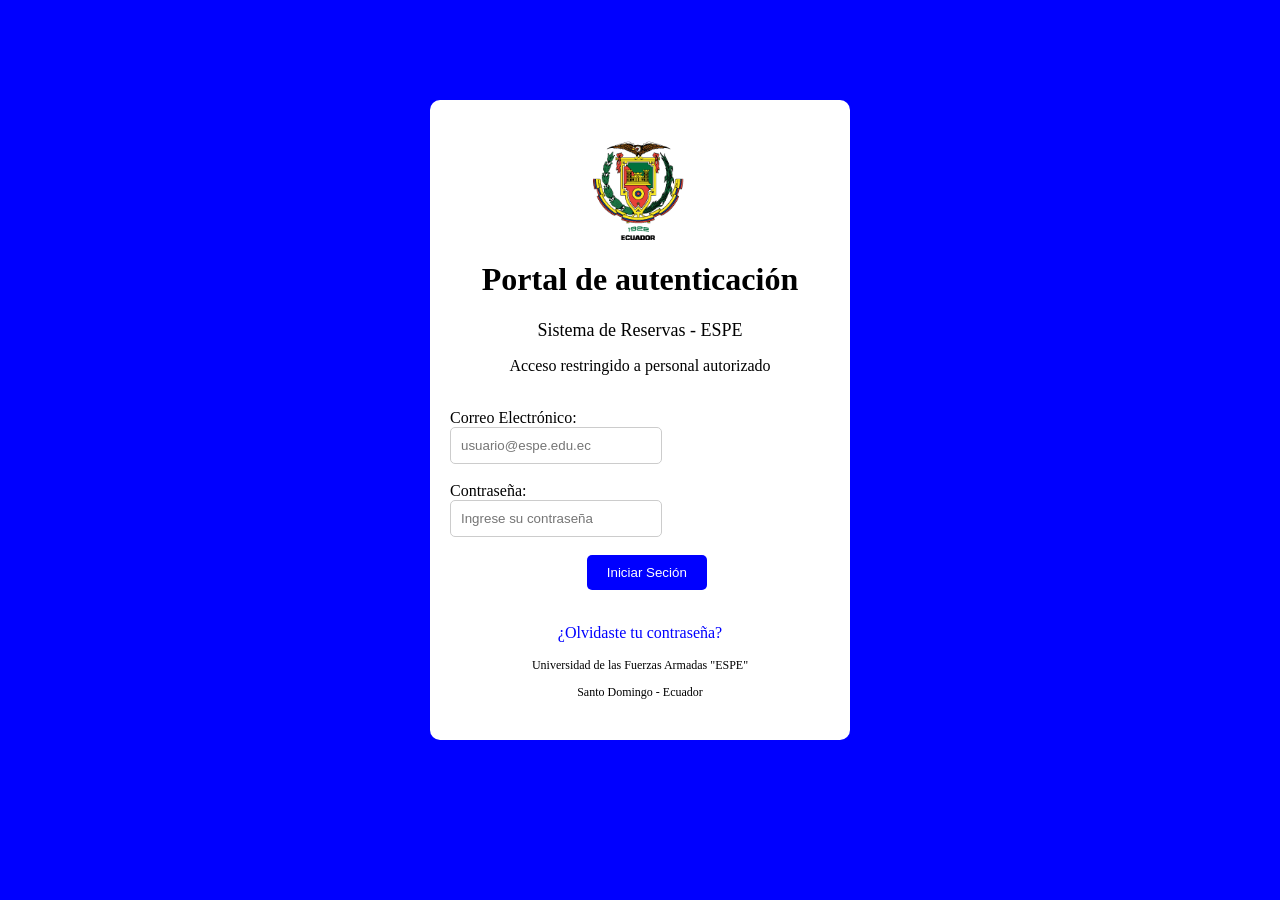
==== index.html @ 83624dca "Version1" ====
<!DOCTYPE html>
<html lang="es" style="background-color: blue;">

<head>
    <meta charset="UTF-8">
    <title>Inicio de Seción</title>
</head>

<body>
    <main style="background-color: white; width: 380px; height: 600px; margin: 100px auto; border-radius: 10px; padding: 20px;">
        <img src = "img/Logo2.png" alt = "logo" style="height: 100px; margin-top: 20px; margin-bottom: 20px;text-align: center; display: block; margin-left: auto; margin-right: auto;">
        <h1 style="text-align: center;">Portal de autenticación</h1>
        <h2 style="font-weight: 3; font-size: large;text-align: center;">Sistema de Reservas - ESPE</h2>
        <h3 style="font-weight: 3; font-size: medium;text-align: center;">Acceso restringido a personal autorizado</h3>
        <br>
        <form action="/pages/Reserva/Reserva.html" method="get" >
            <label for="correo" style="text-align: center; ">Correo Electrónico:</label>
            <br>
            <input type="email" id="correo" name="correo" placeholder="usuario@espe.edu.ec" required style="border: 1px solid #ccc; border-radius: 5px; padding: 10px; width: 50%;" >
            <br><br>
            <label for="contraseña" style="text-align: center; ">Contraseña:</label>
            <br>
            <input type="password" id="contraseña" name="contraseña" placeholder="Ingrese su contraseña"  pattern="(?=.*\d)(?=.*[a-z])(?=.*[A-Z]).{8,}" title="Debe contener al menos un número, una letra mayúscula, una letra minúscula y tener 8 o más caracteres" required style="border: 1px solid #ccc; border-radius: 5px; padding: 10px; width: 50%;" >
            <br><br>
            <input type="submit" value="Iniciar Seción" style="background-color: blue; color: white; border: none; border-radius: 5px; padding: 10px 20px; cursor: pointer;margin-right: 0;margin-left: 36%;">
        </form>
        <br>
        <p style="text-align: center;color: blue;">¿Olvidaste tu contraseña?</p>
        <footer style="text-align: center; font-size: 12px;">Universidad de las Fuerzas Armadas "ESPE"
            <p>Santo Domingo - Ecuador</p>
        </footer>
    </main>
</body>

</html>
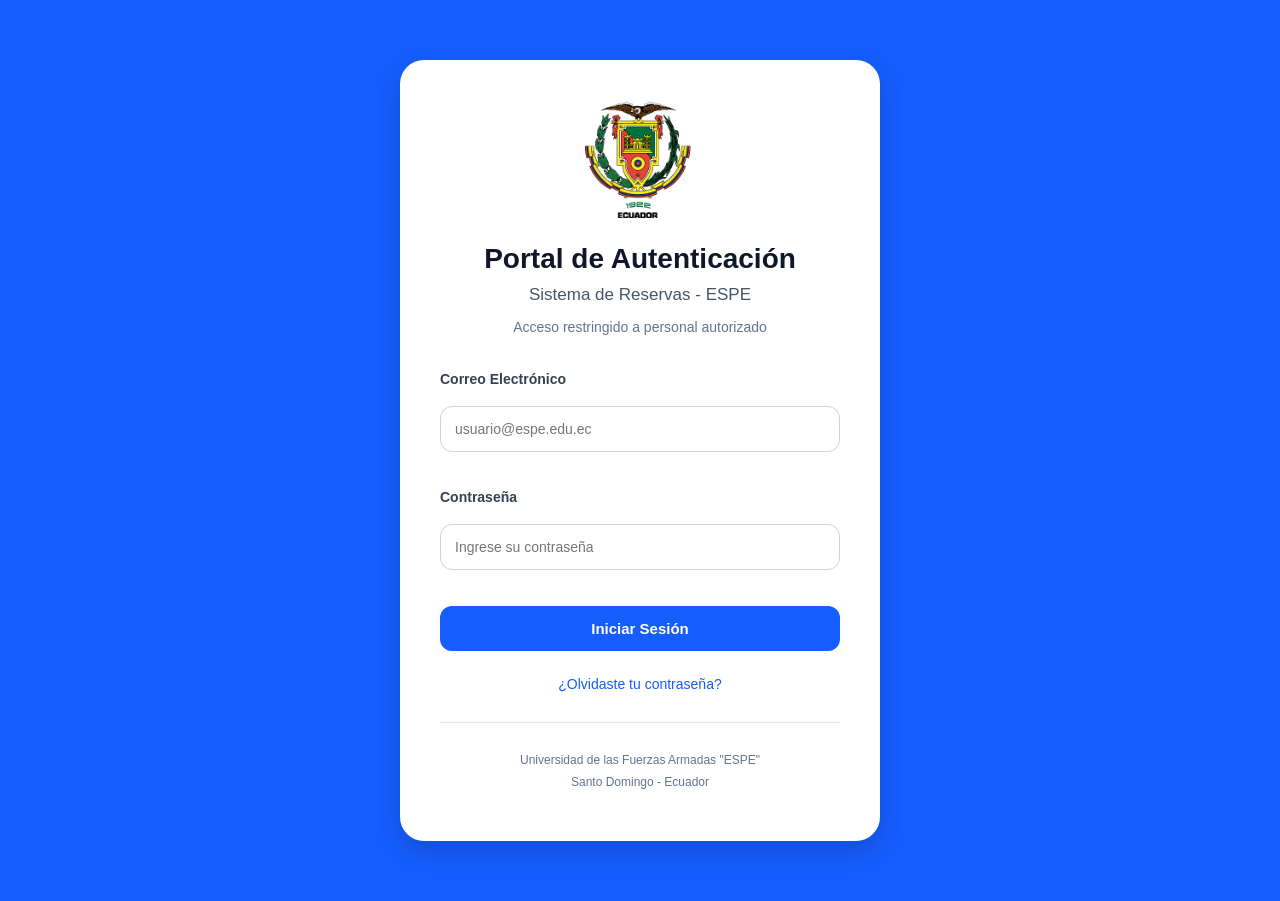
==== commit 9b6e56a0: "Version 2" ====
--- a/index.html
+++ b/index.html
@@ -1,35 +1,77 @@
 <!DOCTYPE html>
-<html lang="es" style="background-color: blue;">
+<html lang="es"
+    style="background-color:#155DFC; font-family:'Segoe UI', Tahoma, Geneva, Verdana, sans-serif; margin:0; padding:0;">
 
 <head>
     <meta charset="UTF-8">
-    <title>Inicio de Seción</title>
+    <title>Inicio de Sesión</title>
+    <link rel="icon" href="icon/Logon_theapplication_2961.ico"  type="image/x-icon">
+    <link rel="stylesheet" href="https://cdnjs.cloudflare.com/ajax/libs/font-awesome/6.5.0/css/all.min.css" >
 </head>
 
-<body>
-    <main style="background-color: white; width: 380px; height: 600px; margin: 100px auto; border-radius: 10px; padding: 20px;">
-        <img src = "img/Logo2.png" alt = "logo" style="height: 100px; margin-top: 20px; margin-bottom: 20px;text-align: center; display: block; margin-left: auto; margin-right: auto;">
-        <h1 style="text-align: center;">Portal de autenticación</h1>
-        <h2 style="font-weight: 3; font-size: large;text-align: center;">Sistema de Reservas - ESPE</h2>
-        <h3 style="font-weight: 3; font-size: medium;text-align: center;">Acceso restringido a personal autorizado</h3>
-        <br>
-        <form action="/pages/Reserva/Reserva.html" method="get" >
-            <label for="correo" style="text-align: center; ">Correo Electrónico:</label>
-            <br>
-            <input type="email" id="correo" name="correo" placeholder="usuario@espe.edu.ec" required style="border: 1px solid #ccc; border-radius: 5px; padding: 10px; width: 50%;" >
+<body style="margin:0; padding:0;">
+
+    <main
+        style="background-color:white; width:400px; margin:60px auto; border-radius:24px; padding:40px; box-shadow:0 10px 25px rgba(0,0,0,0.15);">
+
+        <img src="img/Logo2.png" alt="Logo ESPE" style="width:110px; display:block; margin:auto; margin-bottom:25px;">
+
+        <h1 style="text-align:center; color:#0F172A; margin-bottom:10px; font-size:28px;">
+            Portal de Autenticación
+        </h1>
+        
+        <h2 style="text-align:center; font-size:17px; color:#475569; font-weight:500; margin-top:0;">
+            Sistema de Reservas - ESPE
+        </h2>
+
+        <p style="text-align:center; color:#64748B; font-size:14px; margin-bottom:35px;">
+            Acceso restringido a personal autorizado
+        </p>
+
+
+        <form action="pages/Reserva/Reserva.html" method="get">
+            <label for="correo" style="font-size:14px; color:#334155; font-weight:600;">
+                Correo Electrónico
+            </label>
             <br><br>
-            <label for="contraseña" style="text-align: center; ">Contraseña:</label>
-            <br>
-            <input type="password" id="contraseña" name="contraseña" placeholder="Ingrese su contraseña"  pattern="(?=.*\d)(?=.*[a-z])(?=.*[A-Z]).{8,}" title="Debe contener al menos un número, una letra mayúscula, una letra minúscula y tener 8 o más caracteres" required style="border: 1px solid #ccc; border-radius: 5px; padding: 10px; width: 50%;" >
+            <input type="email" id="correo" name="correo" placeholder="usuario@espe.edu.ec" required
+                style="width:100%; padding:14px; border:1px solid #CBD5E1; border-radius:12px; font-size:14px; box-sizing:border-box;">
+            <br><br><br>
+            <label for="contrasena" style="font-size:14px; color:#334155; font-weight:600;">
+                Contraseña
+            </label>
             <br><br>
-            <input type="submit" value="Iniciar Seción" style="background-color: blue; color: white; border: none; border-radius: 5px; padding: 10px 20px; cursor: pointer;margin-right: 0;margin-left: 36%;">
+            <input type="password" id="contrasena" name="contrasena" placeholder="Ingrese su contraseña"
+                pattern="(?=.*\d)(?=.*[a-z])(?=.*[A-Z]).{8,}"
+                title="Debe contener al menos un número, una letra mayúscula, una letra minúscula y tener mínimo 8 caracteres"
+                required
+                style="width:100%; padding:14px; border:1px solid #CBD5E1; border-radius:12px; font-size:14px; box-sizing:border-box;">
+            <br><br><br>
+            <input type="submit" value="Iniciar Sesión"
+                style="width:100%; background-color:#155DFC; color:white; border:none; border-radius:12px; padding:14px; font-size:15px; font-weight:600; cursor:pointer;">
         </form>
-        <br>
-        <p style="text-align: center;color: blue;">¿Olvidaste tu contraseña?</p>
-        <footer style="text-align: center; font-size: 12px;">Universidad de las Fuerzas Armadas "ESPE"
-            <p>Santo Domingo - Ecuador</p>
+
+
+        <p style="text-align:center; color:#155DFC; margin-top:25px; font-size:14px; cursor:pointer;">
+            ¿Olvidaste tu contraseña?
+        </p>
+
+
+        <hr style="border:none; border-top:1px solid #E2E8F0; margin:30px 0;">
+
+
+        <footer style="text-align:center; color:#64748B; font-size:12px;">
+
+            Universidad de las Fuerzas Armadas "ESPE"
+
+            <p style="margin-top:8px;">
+                Santo Domingo - Ecuador
+            </p>
+
         </footer>
+
     </main>
+
 </body>
 
 </html>
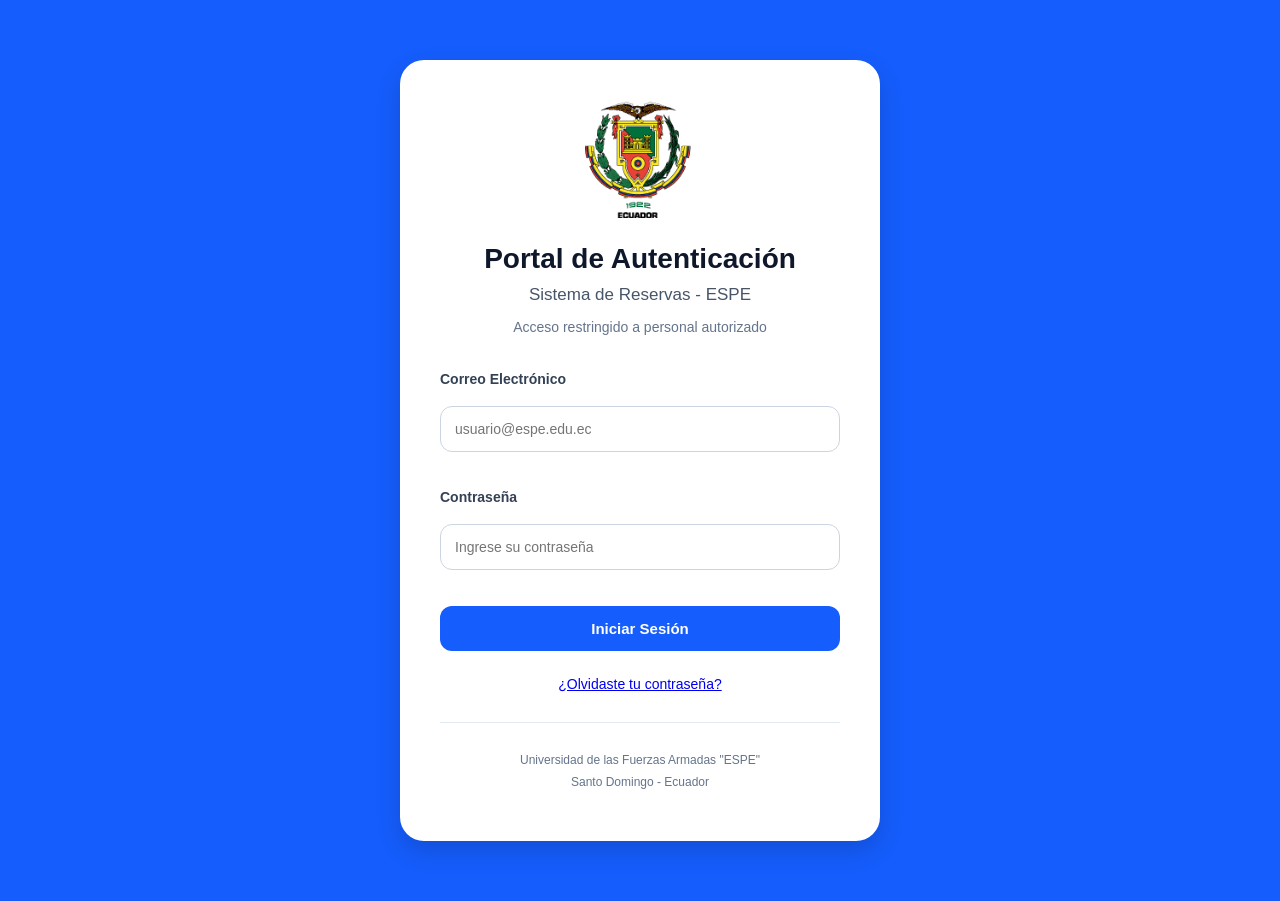
==== commit ea558fdb: "Clase 22/05/2026" ====
--- a/index.html
+++ b/index.html
@@ -29,7 +29,7 @@
         </p>
 
 
-        <form action="pages/Reserva/Reserva.html" method="get">
+        <form action="pages/Reserva/Reserva.html" method="post">
             <label for="correo" style="font-size:14px; color:#334155; font-weight:600;">
                 Correo Electrónico
             </label>
@@ -47,13 +47,15 @@
                 required
                 style="width:100%; padding:14px; border:1px solid #CBD5E1; border-radius:12px; font-size:14px; box-sizing:border-box;">
             <br><br><br>
-            <input type="submit" value="Iniciar Sesión"
+            <input title="Inicia Sesión" type="submit" value="Iniciar Sesión"
                 style="width:100%; background-color:#155DFC; color:white; border:none; border-radius:12px; padding:14px; font-size:15px; font-weight:600; cursor:pointer;">
         </form>
 
 
         <p style="text-align:center; color:#155DFC; margin-top:25px; font-size:14px; cursor:pointer;">
-            ¿Olvidaste tu contraseña?
+            <a title="Recuperar Contraseña" href="pages/RecuperarContrasena/RecuperarContrasena.html" style="text-decoration:underline;">
+                ¿Olvidaste tu contraseña?
+            </a>
         </p>
 
 
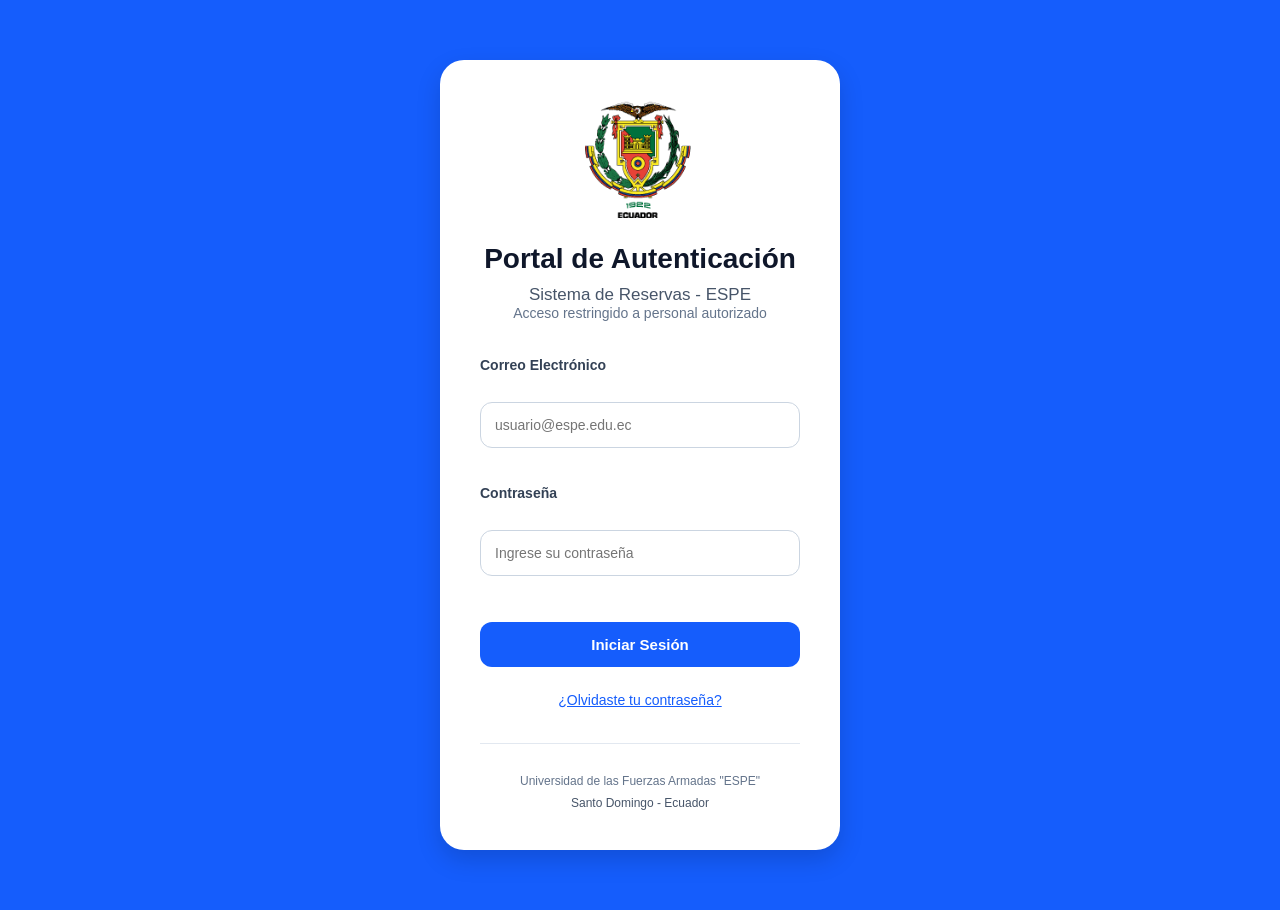
==== commit 26abf23a: "Lab1" ====
--- a/index.html
+++ b/index.html
@@ -1,79 +1,57 @@
 <!DOCTYPE html>
-<html lang="es"
-    style="background-color:#155DFC; font-family:'Segoe UI', Tahoma, Geneva, Verdana, sans-serif; margin:0; padding:0;">
+<html lang="es">
 
 <head>
     <meta charset="UTF-8">
     <title>Inicio de Sesión</title>
-    <link rel="icon" href="icon/Logon_theapplication_2961.ico"  type="image/x-icon">
-    <link rel="stylesheet" href="https://cdnjs.cloudflare.com/ajax/libs/font-awesome/6.5.0/css/all.min.css" >
+    <link rel="icon" href="icon/Logon_theapplication_2961.ico" type="image/x-icon">
+    <link rel="stylesheet" href="https://cdnjs.cloudflare.com/ajax/libs/font-awesome/6.5.0/css/all.min.css">
+    <link rel="stylesheet" href="css/general.css">
+    <link rel="stylesheet" href="css/index.css">
 </head>
 
-<body style="margin:0; padding:0;">
+<body>
 
-    <main
-        style="background-color:white; width:400px; margin:60px auto; border-radius:24px; padding:40px; box-shadow:0 10px 25px rgba(0,0,0,0.15);">
+    <main id="login-card">
 
-        <img src="img/Logo2.png" alt="Logo ESPE" style="width:110px; display:block; margin:auto; margin-bottom:25px;">
+        <img src="img/Logo2.png" alt="Logo ESPE">
 
-        <h1 style="text-align:center; color:#0F172A; margin-bottom:10px; font-size:28px;">
-            Portal de Autenticación
-        </h1>
-        
-        <h2 style="text-align:center; font-size:17px; color:#475569; font-weight:500; margin-top:0;">
-            Sistema de Reservas - ESPE
-        </h2>
+        <h1>Portal de Autenticación</h1>
 
-        <p style="text-align:center; color:#64748B; font-size:14px; margin-bottom:35px;">
-            Acceso restringido a personal autorizado
-        </p>
+        <h2>Sistema de Reservas - ESPE</h2>
 
+        <p>Acceso restringido a personal autorizado</p>
 
-        <form action="pages/Reserva/Reserva.html" method="post">
-            <label for="correo" style="font-size:14px; color:#334155; font-weight:600;">
-                Correo Electrónico
-            </label>
+        <form class="formulario-login" action="pages/Reserva/Reserva.html" method="post">
+            <label for="correo">Correo Electrónico</label>
             <br><br>
-            <input type="email" id="correo" name="correo" placeholder="usuario@espe.edu.ec" required
-                style="width:100%; padding:14px; border:1px solid #CBD5E1; border-radius:12px; font-size:14px; box-sizing:border-box;">
+            <input type="email" id="correo" name="correo" placeholder="usuario@espe.edu.ec" required>
             <br><br><br>
-            <label for="contrasena" style="font-size:14px; color:#334155; font-weight:600;">
-                Contraseña
-            </label>
+            <label for="contrasena">Contraseña</label>
             <br><br>
             <input type="password" id="contrasena" name="contrasena" placeholder="Ingrese su contraseña"
                 pattern="(?=.*\d)(?=.*[a-z])(?=.*[A-Z]).{8,}"
                 title="Debe contener al menos un número, una letra mayúscula, una letra minúscula y tener mínimo 8 caracteres"
-                required
-                style="width:100%; padding:14px; border:1px solid #CBD5E1; border-radius:12px; font-size:14px; box-sizing:border-box;">
+                required>
             <br><br><br>
-            <input title="Inicia Sesión" type="submit" value="Iniciar Sesión"
-                style="width:100%; background-color:#155DFC; color:white; border:none; border-radius:12px; padding:14px; font-size:15px; font-weight:600; cursor:pointer;">
+            <input class="btn-ingresar" title="Inicia Sesión" type="submit" value="Iniciar Sesión">
         </form>
 
-
-        <p style="text-align:center; color:#155DFC; margin-top:25px; font-size:14px; cursor:pointer;">
-            <a title="Recuperar Contraseña" href="pages/RecuperarContrasena/RecuperarContrasena.html" style="text-decoration:underline;">
+        <p class="enlace-recuperar">
+            <a title="Recuperar Contraseña" href="pages/RecuperarContrasena/RecuperarContrasena.html">
                 ¿Olvidaste tu contraseña?
             </a>
         </p>
 
+        <hr>
 
-        <hr style="border:none; border-top:1px solid #E2E8F0; margin:30px 0;">
-
-
-        <footer style="text-align:center; color:#64748B; font-size:12px;">
-
+        <footer>
             Universidad de las Fuerzas Armadas "ESPE"
-
-            <p style="margin-top:8px;">
-                Santo Domingo - Ecuador
-            </p>
-
+            <p>Santo Domingo - Ecuador</p>
         </footer>
 
     </main>
 
 </body>
 
-</html>+</html>
--- a/css/general.css
+++ b/css/general.css
@@ -0,0 +1,323 @@
+/* ============================================================
+   GENERAL.CSS
+   Estilos base comunes para todas las páginas del sitio.
+   Sistema de Reservas - ESPE Santo Domingo
+   ============================================================ */
+
+/* ============================================================
+   BLOQUE 1: RESET Y BASE
+   Estilos fundamentales del documento.
+   ============================================================ */
+
+* {
+    box-sizing: border-box;
+}
+
+html {
+    background-color: #F1F5F9;
+    font-family: 'Segoe UI', Tahoma, Geneva, Verdana, sans-serif;
+    margin: 0;
+    padding: 0;
+}
+
+body {
+    margin: 0;
+    padding: 0;
+    color: #334155;
+}
+
+/* ============================================================
+   BLOQUE 2: TIPOGRAFÍA GENERAL
+   Estilos para encabezados y párrafos comunes.
+   ============================================================ */
+
+h1 {
+    margin: 0;
+    font-size: 26px;
+    color: #0F172A;
+}
+
+h2 {
+    margin: 0;
+    color: #0F172A;
+}
+
+h3 {
+    margin: 0;
+    color: #64748B;
+}
+
+p {
+    margin: 0;
+    color: #475569;
+}
+
+a {
+    color: #155DFC;
+    text-decoration: none;
+}
+
+a:hover {
+    text-decoration: underline;
+}
+
+img {
+    display: block;
+}
+
+/* ============================================================
+   BLOQUE 3: HEADER GENERAL
+   Encabezado compartido en páginas internas.
+   ============================================================ */
+
+header {
+    display: flex;
+    justify-content: space-between;
+    align-items: center;
+    margin-bottom: 35px;
+}
+
+figure {
+    display: flex;
+    align-items: center;
+    gap: 15px;
+    margin: 0;
+}
+
+figcaption p {
+    margin-top: 5px;
+    color: #64748B;
+    font-size: 13px;
+}
+
+/* ============================================================
+   BLOQUE 4: NAVEGACIÓN GENERAL
+   Barra de navegación con filtros compartida.
+   ============================================================ */
+
+nav {
+    background: white;
+    padding: 16px;
+    border-radius: 18px;
+    display: flex;
+    gap: 15px;
+    margin-bottom: 35px;
+    box-shadow: 0 3px 8px rgba(0, 0, 0, 0.05);
+}
+
+nav a {
+    text-decoration: none;
+    background: #EEF2FF;
+    color: #334155;
+    padding: 11px 24px;
+    border-radius: 10px;
+    font-size: 14px;
+}
+
+nav a:hover {
+    background: #dde4ff;
+    text-decoration: none;
+}
+
+nav a.activo {
+    background: #155DFC;
+    color: white;
+    font-weight: 600;
+}
+
+/* ============================================================
+   BLOQUE 5: MAIN Y SECCIONES
+   Área de contenido principal.
+   ============================================================ */
+
+main {
+    padding: 0;
+}
+
+section {
+    background-color: white;
+    padding: 15px;
+    border-radius: 16px;
+    margin-bottom: 35px;
+}
+
+/* ============================================================
+   BLOQUE 6: TARJETAS (ARTICLES)
+   Estilo reutilizable para tarjetas de laboratorio.
+   ============================================================ */
+
+article.tarjeta {
+    background: white;
+    border-radius: 20px;
+    overflow: hidden;
+    box-shadow: 0 6px 12px rgba(0, 0, 0, 0.05);
+}
+
+article.tarjeta > header {
+    background: linear-gradient(135deg, #155DFC, #0A3A9C);
+    padding: 24px;
+    color: white;
+    margin-bottom: 0;
+    display: block;
+}
+
+article.tarjeta > header h2 {
+    margin: 0;
+    font-size: 19px;
+    color: white;
+}
+
+article.tarjeta > header p {
+    margin-top: 8px;
+    font-size: 13px;
+    color: rgba(255, 255, 255, 0.85);
+}
+
+article.tarjeta section {
+    padding: 24px;
+    border-radius: 0;
+    margin-bottom: 0;
+}
+
+article.tarjeta footer {
+    display: flex;
+    justify-content: space-between;
+    align-items: center;
+    margin-top: 0;
+}
+
+/* ============================================================
+   BLOQUE 7: BADGES DE ESTADO
+   Etiquetas de disponible / ocupado.
+   ============================================================ */
+
+.badge-disponible {
+    background: #DCFCE7;
+    color: #166534;
+    padding: 8px 16px;
+    border-radius: 8px;
+    font-size: 12px;
+    font-weight: 700;
+}
+
+.badge-ocupado {
+    background: #FEE2E2;
+    color: #991B1B;
+    padding: 8px 16px;
+    border-radius: 8px;
+    font-size: 12px;
+    font-weight: 700;
+}
+
+/* ============================================================
+   BLOQUE 8: ETIQUETAS DE SOFTWARE
+   Chips de software dentro de las tarjetas.
+   ============================================================ */
+
+.tag-software {
+    background: #F1F5F9;
+    padding: 7px 12px;
+    border-radius: 8px;
+    font-size: 12px;
+}
+
+.lista-software {
+    display: flex;
+    flex-wrap: wrap;
+    gap: 8px;
+    margin-top: 12px;
+}
+
+/* ============================================================
+   BLOQUE 9: BOTONES
+   Estilos comunes de botones.
+   ============================================================ */
+
+button {
+    cursor: pointer;
+    font-size: 14px;
+    border: none;
+    border-radius: 10px;
+    padding: 11px 20px;
+}
+
+.btn-reservar {
+    background: #155DFC;
+    color: white;
+    border: none;
+    padding: 11px 20px;
+    border-radius: 10px;
+    cursor: pointer;
+    font-size: 14px;
+}
+
+.btn-reservar:hover {
+    background: #0A3A9C;
+}
+
+.btn-reservado {
+    background: #CBD5E1;
+    color: #64748B;
+    border: none;
+    padding: 11px 20px;
+    border-radius: 10px;
+    cursor: not-allowed;
+    font-size: 14px;
+}
+
+.btn-cerrar-sesion {
+    background: white;
+    border: 1px solid #CBD5E1;
+    padding: 11px 20px;
+    border-radius: 12px;
+    cursor: pointer;
+    color: #334155;
+    font-size: 14px;
+}
+
+.btn-cerrar-sesion:hover {
+    background: #F1F5F9;
+}
+
+/* ============================================================
+   BLOQUE 10: SEPARADORES Y FOOTER GLOBAL
+   ============================================================ */
+
+hr {
+    border: none;
+    border-top: 1px solid #E2E8F0;
+    margin: 22px 0;
+}
+
+footer {
+    text-align: center;
+    color: #64748B;
+    font-size: 12px;
+}
+
+/* ============================================================
+   BLOQUE 11: FORMULARIOS GENERALES
+   ============================================================ */
+
+form {
+    margin: 0;
+}
+
+input, textarea, select {
+    font-family: 'Segoe UI', Tahoma, Geneva, Verdana, sans-serif;
+    font-size: 14px;
+}
+
+/* ============================================================
+   BLOQUE 12: TABLAS
+   ============================================================ */
+
+table {
+    width: 100%;
+    border-collapse: collapse;
+}
+
+td, th {
+    padding: 10px;
+    vertical-align: top;
+}
--- a/css/index.css
+++ b/css/index.css
@@ -0,0 +1,140 @@
+/* ============================================================
+   INDEX.CSS
+   Estilos específicos para la página de inicio de sesión.
+   ============================================================ */
+
+/* ============================================================
+   BLOQUE 1: FONDO DE PÁGINA DE LOGIN
+   Color azul institucional como fondo.
+   ============================================================ */
+
+html {
+    background-color: #155DFC;
+}
+
+body {
+    margin: 0;
+    padding: 0;
+}
+
+/* ============================================================
+   BLOQUE 2: CONTENEDOR PRINCIPAL (TARJETA DE LOGIN)
+   Caja blanca centrada con sombra.
+   ============================================================ */
+
+#login-card {
+    background-color: white;
+    width: 400px;
+    margin: 60px auto;
+    border-radius: 24px;
+    padding: 40px;
+    box-shadow: 0 10px 25px rgba(0, 0, 0, 0.15);
+}
+
+/* ============================================================
+   BLOQUE 3: LOGO Y ENCABEZADO DEL LOGIN
+   ============================================================ */
+
+#login-card img {
+    width: 110px;
+    margin: auto;
+    margin-bottom: 25px;
+}
+
+#login-card h1 {
+    text-align: center;
+    color: #0F172A;
+    margin-bottom: 10px;
+    font-size: 28px;
+}
+
+#login-card h2 {
+    text-align: center;
+    font-size: 17px;
+    color: #475569;
+    font-weight: 500;
+    margin-top: 0;
+}
+
+#login-card > p {
+    text-align: center;
+    color: #64748B;
+    font-size: 14px;
+    margin-bottom: 35px;
+}
+
+/* ============================================================
+   BLOQUE 4: FORMULARIO DE LOGIN
+   Campos y etiquetas del formulario de autenticación.
+   ============================================================ */
+
+.formulario-login label {
+    font-size: 14px;
+    color: #334155;
+    font-weight: 600;
+}
+
+.formulario-login input[type="email"],
+.formulario-login input[type="password"] {
+    width: 100%;
+    padding: 14px;
+    border: 1px solid #CBD5E1;
+    border-radius: 12px;
+    font-size: 14px;
+    margin-top: 10px;
+}
+
+.formulario-login input[type="email"]:focus,
+.formulario-login input[type="password"]:focus {
+    outline: none;
+    border-color: #155DFC;
+    box-shadow: 0 0 0 3px rgba(21, 93, 252, 0.15);
+}
+
+.btn-ingresar {
+    width: 100%;
+    background-color: #155DFC;
+    color: white;
+    border: none;
+    border-radius: 12px;
+    padding: 14px;
+    font-size: 15px;
+    font-weight: 600;
+    cursor: pointer;
+    margin-top: 10px;
+}
+
+.btn-ingresar:hover {
+    background-color: #0A3A9C;
+}
+
+/* ============================================================
+   BLOQUE 5: ENLACE Y FOOTER DEL LOGIN
+   ============================================================ */
+
+.enlace-recuperar {
+    text-align: center;
+    color: #155DFC;
+    margin-top: 25px;
+    font-size: 14px;
+    cursor: pointer;
+}
+
+.enlace-recuperar a {
+    text-decoration: underline;
+    color: #155DFC;
+}
+
+#login-card hr {
+    margin: 30px 0;
+}
+
+#login-card footer {
+    text-align: center;
+    color: #64748B;
+    font-size: 12px;
+}
+
+#login-card footer p {
+    margin-top: 8px;
+}
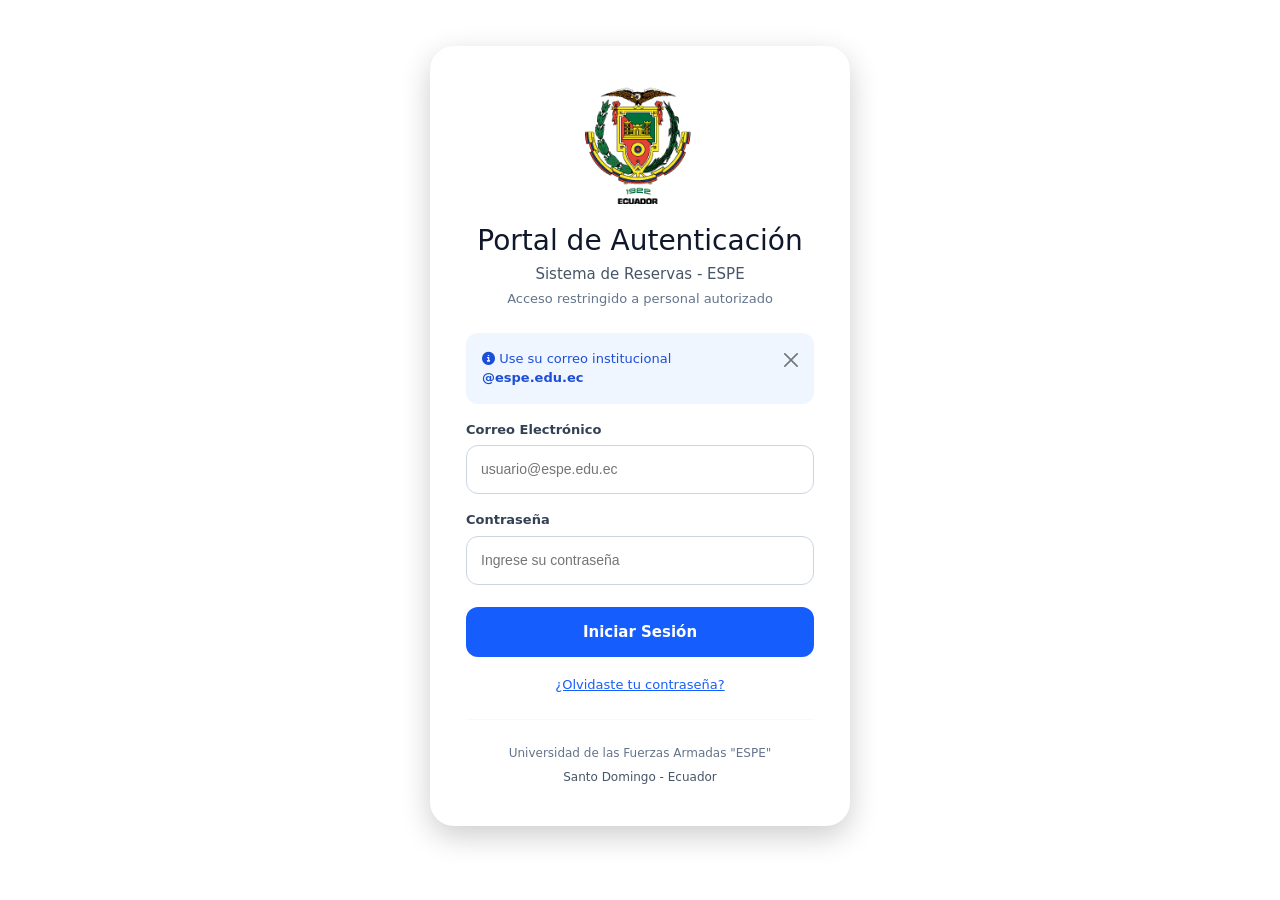
==== commit 0986a05d: "Initial commit from local EspeLab project" ====
--- a/index.html
+++ b/index.html
@@ -2,56 +2,65 @@
 <html lang="es">
 
 <head>
-    <meta charset="UTF-8">
-    <title>Inicio de Sesión</title>
-    <link rel="icon" href="icon/Logon_theapplication_2961.ico" type="image/x-icon">
-    <link rel="stylesheet" href="https://cdnjs.cloudflare.com/ajax/libs/font-awesome/6.5.0/css/all.min.css">
-    <link rel="stylesheet" href="css/general.css">
-    <link rel="stylesheet" href="css/index.css">
+  <meta charset="UTF-8">
+  <meta name="viewport" content="width=device-width, initial-scale=1.0">
+  <title>EspeLab - Inicio de Sesión</title>
+  <link rel="icon" href="icon/Logon_theapplication_2961.ico" type="image/x-icon">
+  <!-- Bootstrap 5 -->
+  <link href="https://cdn.jsdelivr.net/npm/bootstrap@5.3.3/dist/css/bootstrap.min.css" rel="stylesheet">
+  <!-- Font Awesome -->
+  <link rel="stylesheet" href="https://cdnjs.cloudflare.com/ajax/libs/font-awesome/6.5.0/css/all.min.css">
+  <!-- CSS propios -->
+  <link rel="stylesheet" href="css/general.css">
+  <link rel="stylesheet" href="css/index.css">
 </head>
 
 <body>
 
-    <main id="login-card">
+  <main id="login-card">
 
-        <img src="img/Logo2.png" alt="Logo ESPE">
+    <img src="img/Logo2.png" alt="Logo ESPE" class="logo-espe">
 
-        <h1>Portal de Autenticación</h1>
+    <h1>Portal de Autenticación</h1>
+    <h2>Sistema de Reservas - ESPE</h2>
+    <p class="subtitulo-login">Acceso restringido a personal autorizado</p>
 
-        <h2>Sistema de Reservas - ESPE</h2>
+    <!-- Alerta Bootstrap de bienvenida -->
+    <div class="alert alert-info alert-dismissible fade show alerta-info-login" role="alert">
+      <i class="fa-solid fa-circle-info"></i>
+      Use su correo institucional <strong>@espe.edu.ec</strong>
+      <button type="button" class="btn-close" data-bs-dismiss="alert"></button>
+    </div>
 
-        <p>Acceso restringido a personal autorizado</p>
+    <form class="formulario-login" action="pages/Reserva/Reserva.html" method="get">
+      <label for="correo">Correo Electrónico</label>
+      <input type="email" id="correo" name="correo" placeholder="usuario@espe.edu.ec" required>
 
-        <form class="formulario-login" action="pages/Reserva/Reserva.html" method="post">
-            <label for="correo">Correo Electrónico</label>
-            <br><br>
-            <input type="email" id="correo" name="correo" placeholder="usuario@espe.edu.ec" required>
-            <br><br><br>
-            <label for="contrasena">Contraseña</label>
-            <br><br>
-            <input type="password" id="contrasena" name="contrasena" placeholder="Ingrese su contraseña"
-                pattern="(?=.*\d)(?=.*[a-z])(?=.*[A-Z]).{8,}"
-                title="Debe contener al menos un número, una letra mayúscula, una letra minúscula y tener mínimo 8 caracteres"
-                required>
-            <br><br><br>
-            <input class="btn-ingresar" title="Inicia Sesión" type="submit" value="Iniciar Sesión">
-        </form>
+      <label for="contrasena">Contraseña</label>
+      <input type="password" id="contrasena" name="contrasena" placeholder="Ingrese su contraseña"
+        pattern="(?=.*\d)(?=.*[a-z])(?=.*[A-Z]).{8,}"
+        title="Debe contener al menos un número, una letra mayúscula, una letra minúscula y tener mínimo 8 caracteres"
+        required>
 
-        <p class="enlace-recuperar">
-            <a title="Recuperar Contraseña" href="pages/RecuperarContrasena/RecuperarContrasena.html">
-                ¿Olvidaste tu contraseña?
-            </a>
-        </p>
+      <input class="btn-ingresar" title="Inicia Sesión" type="submit" value="Iniciar Sesión">
+    </form>
 
-        <hr>
+    <p class="enlace-recuperar">
+      <a title="Recuperar Contraseña" href="#">
+        ¿Olvidaste tu contraseña?
+      </a>
+    </p>
 
-        <footer>
-            Universidad de las Fuerzas Armadas "ESPE"
-            <p>Santo Domingo - Ecuador</p>
-        </footer>
+    <hr>
 
-    </main>
+    <footer>
+      Universidad de las Fuerzas Armadas "ESPE"
+      <p>Santo Domingo - Ecuador</p>
+    </footer>
 
+  </main>
+
+  <script src="https://cdn.jsdelivr.net/npm/bootstrap@5.3.3/dist/js/bootstrap.bundle.min.js"></script>
 </body>
 
 </html>
--- a/css/general.css
+++ b/css/general.css
@@ -1,323 +1,542 @@
 /* ============================================================
    GENERAL.CSS
-   Estilos base comunes para todas las páginas del sitio.
-   Sistema de Reservas - ESPE Santo Domingo
+   Estilos base compartidos — Sistema EspeLab ESPE Santo Domingo
+   Enfoque: Mobile-First
    ============================================================ */
 
 /* ============================================================
    BLOQUE 1: RESET Y BASE
-   Estilos fundamentales del documento.
    ============================================================ */
 
 * {
-    box-sizing: border-box;
+  box-sizing: border-box;
 }
 
 html {
-    background-color: #F1F5F9;
-    font-family: 'Segoe UI', Tahoma, Geneva, Verdana, sans-serif;
-    margin: 0;
-    padding: 0;
+  background-color: #F1F5F9;
+  font-family: 'Segoe UI', Tahoma, Geneva, Verdana, sans-serif;
+  margin: 0;
+  padding: 0;
 }
 
 body {
-    margin: 0;
-    padding: 0;
-    color: #334155;
+  margin: 0;
+  padding: 0;
+  color: #334155;
 }
 
 /* ============================================================
    BLOQUE 2: TIPOGRAFÍA GENERAL
-   Estilos para encabezados y párrafos comunes.
    ============================================================ */
 
 h1 {
-    margin: 0;
+  margin: 0;
+  font-size: 22px;
+  color: #0F172A;
+}
+
+h2 {
+  margin: 0;
+  color: #0F172A;
+}
+
+h3 {
+  margin: 0;
+  color: #64748B;
+  font-size: 13px;
+  font-weight: 600;
+  text-transform: uppercase;
+  letter-spacing: 0.05em;
+  margin-bottom: 10px;
+}
+
+p {
+  margin: 0;
+  color: #475569;
+}
+
+a {
+  color: #155DFC;
+  text-decoration: none;
+}
+
+a:hover {
+  text-decoration: underline;
+}
+
+img {
+  display: block;
+  max-width: 100%;
+}
+
+/* ============================================================
+   BLOQUE 3: NAVBAR PERSONALIZADA (Bootstrap override)
+   Mobile-first: compacta por defecto
+   ============================================================ */
+
+.navbar-espe {
+  background: white;
+  box-shadow: 0 2px 8px rgba(0, 0, 0, 0.08);
+  padding: 10px 0;
+  position: sticky;
+  top: 0;
+  z-index: 100;
+}
+
+.logo-nav {
+  width: 38px;
+  height: auto;
+}
+
+.nombre-sistema {
+  font-size: 18px;
+  font-weight: 700;
+  color: #155DFC;
+}
+
+.nav-pill {
+  padding: 8px 16px;
+  border-radius: 10px;
+  color: #334155 !important;
+  font-size: 14px;
+  transition: background 0.2s;
+  background: #EEF2FF;
+  margin: 2px 4px;
+}
+
+.nav-pill:hover {
+  background: #dde4ff !important;
+  text-decoration: none;
+}
+
+.nav-pill.activo {
+  background: #155DFC !important;
+  color: white !important;
+  font-weight: 600;
+}
+
+.icono-disponible {
+  color: #22c55e;
+}
+
+.icono-ocupado {
+  color: #ef4444;
+}
+
+/* ============================================================
+   BLOQUE 4: CONTENIDO PRINCIPAL
+   Padding reducido en móvil, mayor en escritorio
+   ============================================================ */
+
+.contenido-pagina {
+  padding: 16px;
+}
+
+.titulo-pagina {
+  font-size: 22px;
+  color: #0F172A;
+  margin-bottom: 20px;
+}
+
+.titulo-seccion {
+  font-size: 18px;
+  color: #0F172A;
+  margin-bottom: 16px;
+}
+
+/* ============================================================
+   BLOQUE 5: TARJETAS (ARTICLES)
+   ============================================================ */
+
+article.tarjeta {
+  background: white;
+  border-radius: 20px;
+  overflow: hidden;
+  box-shadow: 0 6px 12px rgba(0, 0, 0, 0.06);
+  transition: transform 0.25s ease, box-shadow 0.25s ease;
+}
+
+article.tarjeta:hover {
+  transform: translateY(-4px);
+  box-shadow: 0 12px 24px rgba(0, 0, 0, 0.1);
+}
+
+article.tarjeta > header {
+  background: linear-gradient(135deg, #155DFC, #0A3A9C);
+  padding: 22px;
+  color: white;
+  display: block;
+  margin-bottom: 0;
+}
+
+article.tarjeta > header h2 {
+  margin: 0;
+  font-size: 17px;
+  color: white;
+}
+
+article.tarjeta > header p {
+  margin-top: 6px;
+  font-size: 13px;
+  color: rgba(255, 255, 255, 0.85);
+}
+
+article.tarjeta section {
+  padding: 20px;
+  border-radius: 0;
+  margin-bottom: 0;
+  background: transparent;
+}
+
+article.tarjeta footer {
+  display: flex;
+  justify-content: space-between;
+  align-items: center;
+  flex-wrap: wrap;
+  gap: 8px;
+  margin-top: 0;
+}
+
+/* ============================================================
+   BLOQUE 6: BADGES DE ESTADO
+   ============================================================ */
+
+.badge-disponible {
+  background: #DCFCE7;
+  color: #166534;
+  padding: 7px 14px;
+  border-radius: 8px;
+  font-size: 12px;
+  font-weight: 700;
+  display: inline-block;
+}
+
+.badge-ocupado {
+  background: #FEE2E2;
+  color: #991B1B;
+  padding: 7px 14px;
+  border-radius: 8px;
+  font-size: 12px;
+  font-weight: 700;
+  display: inline-block;
+}
+
+/* ============================================================
+   BLOQUE 7: ETIQUETAS DE SOFTWARE
+   ============================================================ */
+
+.tag-software {
+  background: #F1F5F9;
+  padding: 6px 12px;
+  border-radius: 8px;
+  font-size: 12px;
+  display: inline-block;
+}
+
+.lista-software {
+  display: flex;
+  flex-wrap: wrap;
+  gap: 8px;
+  margin-top: 10px;
+}
+
+/* ============================================================
+   BLOQUE 8: BOTONES GENERALES
+   ============================================================ */
+
+button {
+  cursor: pointer;
+  font-size: 14px;
+  border: none;
+  border-radius: 10px;
+  padding: 10px 18px;
+  font-family: inherit;
+}
+
+.btn-reservar {
+  background: #155DFC;
+  color: white;
+  border: none;
+  padding: 10px 18px;
+  border-radius: 10px;
+  cursor: pointer;
+  font-size: 14px;
+  transition: background 0.2s, transform 0.2s;
+}
+
+.btn-reservar:hover {
+  background: #0A3A9C;
+  transform: scale(1.03);
+}
+
+.btn-reservado {
+  background: #CBD5E1;
+  color: #64748B;
+  border: none;
+  padding: 10px 18px;
+  border-radius: 10px;
+  cursor: not-allowed;
+  font-size: 14px;
+}
+
+.btn-cerrar-sesion {
+  background: white;
+  border: 1px solid #CBD5E1;
+  padding: 9px 18px;
+  border-radius: 12px;
+  cursor: pointer;
+  color: #334155;
+  font-size: 14px;
+  font-family: inherit;
+  transition: background 0.2s;
+}
+
+.btn-cerrar-sesion:hover {
+  background: #F1F5F9;
+}
+
+/* ============================================================
+   BLOQUE 9: ACCIONES DENTRO DE TARJETA
+   ============================================================ */
+
+.acciones-tarjeta {
+  display: flex;
+  align-items: center;
+  gap: 10px;
+  flex-wrap: wrap;
+}
+
+.capacidad-lab {
+  margin-top: 20px;
+  font-size: 14px;
+  color: #475569;
+}
+
+.enlace-ubicacion {
+  text-decoration: none;
+  color: #155DFC;
+  font-weight: 600;
+  font-size: 13px;
+}
+
+.enlace-ubicacion:hover {
+  text-decoration: underline;
+}
+
+/* ============================================================
+   BLOQUE 10: SEPARADORES Y FOOTER GLOBAL
+   ============================================================ */
+
+hr {
+  border: none;
+  border-top: 1px solid #E2E8F0;
+  margin: 18px 0;
+}
+
+#pie-pagina {
+  text-align: center;
+  margin-top: 40px;
+  color: #64748B;
+  font-size: 12px;
+  line-height: 1.8;
+}
+
+/* ============================================================
+   BLOQUE 11: FORMULARIOS GENERALES
+   ============================================================ */
+
+form {
+  margin: 0;
+}
+
+input, textarea, select {
+  font-family: 'Segoe UI', Tahoma, Geneva, Verdana, sans-serif;
+  font-size: 14px;
+}
+
+/* ============================================================
+   BLOQUE 12: TABLAS GENERALES
+   ============================================================ */
+
+table {
+  width: 100%;
+  border-collapse: collapse;
+}
+
+td, th {
+  padding: 10px;
+  vertical-align: top;
+}
+
+/* ============================================================
+   BLOQUE 13: MODAL PERSONALIZADO
+   ============================================================ */
+
+.modal-espe {
+  border-radius: 20px;
+  overflow: hidden;
+  border: none;
+}
+
+.modal-header-espe {
+  background: linear-gradient(135deg, #155DFC, #0A3A9C);
+  color: white;
+  border: none;
+  padding: 20px 24px;
+}
+
+.modal-header-espe .modal-title {
+  color: white;
+  font-size: 18px;
+  font-weight: 600;
+}
+
+.modal-footer-espe {
+  border: none;
+  padding: 16px 24px;
+  gap: 10px;
+}
+
+.modal-lab-nombre {
+  font-size: 20px;
+  font-weight: 700;
+  color: #0F172A;
+  margin-bottom: 4px;
+}
+
+.modal-lab-bloque {
+  color: #64748B;
+  font-size: 14px;
+  margin-bottom: 8px;
+}
+
+.modal-form-grupo {
+  margin-bottom: 14px;
+}
+
+.modal-form-grupo label {
+  display: block;
+  font-size: 13px;
+  font-weight: 600;
+  color: #334155;
+  margin-bottom: 6px;
+}
+
+.modal-input {
+  width: 100%;
+  padding: 10px 14px;
+  border: 1px solid #CBD5E1;
+  border-radius: 10px;
+  font-size: 14px;
+  font-family: inherit;
+  transition: border-color 0.2s, box-shadow 0.2s;
+}
+
+.modal-input:focus {
+  outline: none;
+  border-color: #155DFC;
+  box-shadow: 0 0 0 3px rgba(21, 93, 252, 0.15);
+}
+
+.btn-modal-cancelar {
+  background: #E5E7EB;
+  border: none;
+  padding: 11px 22px;
+  border-radius: 12px;
+  color: #334155;
+  font-size: 14px;
+  cursor: pointer;
+  font-family: inherit;
+  transition: background 0.2s;
+}
+
+.btn-modal-cancelar:hover {
+  background: #d1d5db;
+}
+
+.btn-modal-confirmar {
+  background: #155DFC;
+  color: white;
+  padding: 11px 22px;
+  border-radius: 12px;
+  font-size: 14px;
+  font-weight: 600;
+  text-decoration: none;
+  transition: background 0.2s;
+}
+
+.btn-modal-confirmar:hover {
+  background: #0A3A9C;
+  color: white;
+  text-decoration: none;
+}
+
+/* ============================================================
+   BLOQUE 14: ALERTAS PERSONALIZADAS
+   ============================================================ */
+
+.alerta-info-login {
+  font-size: 13px;
+  border-radius: 12px;
+  border: none;
+  background: #EFF6FF;
+  color: #1d4ed8;
+}
+
+.alerta-disponibles {
+  border-radius: 12px;
+  border: none;
+  background: #F0FDF4;
+  color: #166534;
+  margin-bottom: 20px;
+  font-size: 14px;
+}
+
+.alerta-ocupados {
+  border-radius: 12px;
+  border: none;
+  background: #FFF1F2;
+  color: #991b1b;
+  margin-bottom: 20px;
+  font-size: 14px;
+}
+
+/* ============================================================
+   BLOQUE 15: MEDIA QUERIES — TABLET (≥ 768px)
+   ============================================================ */
+
+@media (min-width: 768px) {
+  .contenido-pagina {
+    padding: 24px 32px;
+  }
+
+  h1 {
     font-size: 26px;
-    color: #0F172A;
-}
-
-h2 {
-    margin: 0;
-    color: #0F172A;
-}
-
-h3 {
-    margin: 0;
-    color: #64748B;
-}
-
-p {
-    margin: 0;
-    color: #475569;
-}
-
-a {
-    color: #155DFC;
-    text-decoration: none;
-}
-
-a:hover {
-    text-decoration: underline;
-}
-
-img {
-    display: block;
-}
-
-/* ============================================================
-   BLOQUE 3: HEADER GENERAL
-   Encabezado compartido en páginas internas.
-   ============================================================ */
-
-header {
-    display: flex;
-    justify-content: space-between;
-    align-items: center;
-    margin-bottom: 35px;
-}
-
-figure {
-    display: flex;
-    align-items: center;
-    gap: 15px;
-    margin: 0;
-}
-
-figcaption p {
-    margin-top: 5px;
-    color: #64748B;
-    font-size: 13px;
-}
-
-/* ============================================================
-   BLOQUE 4: NAVEGACIÓN GENERAL
-   Barra de navegación con filtros compartida.
-   ============================================================ */
-
-nav {
-    background: white;
-    padding: 16px;
-    border-radius: 18px;
-    display: flex;
-    gap: 15px;
-    margin-bottom: 35px;
-    box-shadow: 0 3px 8px rgba(0, 0, 0, 0.05);
-}
-
-nav a {
-    text-decoration: none;
-    background: #EEF2FF;
-    color: #334155;
-    padding: 11px 24px;
-    border-radius: 10px;
-    font-size: 14px;
-}
-
-nav a:hover {
-    background: #dde4ff;
-    text-decoration: none;
-}
-
-nav a.activo {
-    background: #155DFC;
-    color: white;
-    font-weight: 600;
-}
-
-/* ============================================================
-   BLOQUE 5: MAIN Y SECCIONES
-   Área de contenido principal.
-   ============================================================ */
-
-main {
-    padding: 0;
-}
-
-section {
-    background-color: white;
-    padding: 15px;
-    border-radius: 16px;
-    margin-bottom: 35px;
-}
-
-/* ============================================================
-   BLOQUE 6: TARJETAS (ARTICLES)
-   Estilo reutilizable para tarjetas de laboratorio.
-   ============================================================ */
-
-article.tarjeta {
-    background: white;
-    border-radius: 20px;
-    overflow: hidden;
-    box-shadow: 0 6px 12px rgba(0, 0, 0, 0.05);
-}
-
-article.tarjeta > header {
-    background: linear-gradient(135deg, #155DFC, #0A3A9C);
-    padding: 24px;
-    color: white;
-    margin-bottom: 0;
-    display: block;
-}
-
-article.tarjeta > header h2 {
-    margin: 0;
+  }
+
+  .titulo-pagina {
+    font-size: 26px;
+  }
+
+  .logo-nav {
+    width: 44px;
+  }
+}
+
+/* ============================================================
+   BLOQUE 16: MEDIA QUERIES — ESCRITORIO (≥ 992px)
+   ============================================================ */
+
+@media (min-width: 992px) {
+  .contenido-pagina {
+    padding: 28px 40px;
+  }
+
+  h1 {
+    font-size: 28px;
+  }
+
+  article.tarjeta > header h2 {
     font-size: 19px;
-    color: white;
-}
-
-article.tarjeta > header p {
-    margin-top: 8px;
-    font-size: 13px;
-    color: rgba(255, 255, 255, 0.85);
-}
-
-article.tarjeta section {
-    padding: 24px;
-    border-radius: 0;
-    margin-bottom: 0;
-}
-
-article.tarjeta footer {
-    display: flex;
-    justify-content: space-between;
-    align-items: center;
-    margin-top: 0;
-}
-
-/* ============================================================
-   BLOQUE 7: BADGES DE ESTADO
-   Etiquetas de disponible / ocupado.
-   ============================================================ */
-
-.badge-disponible {
-    background: #DCFCE7;
-    color: #166534;
-    padding: 8px 16px;
-    border-radius: 8px;
-    font-size: 12px;
-    font-weight: 700;
-}
-
-.badge-ocupado {
-    background: #FEE2E2;
-    color: #991B1B;
-    padding: 8px 16px;
-    border-radius: 8px;
-    font-size: 12px;
-    font-weight: 700;
-}
-
-/* ============================================================
-   BLOQUE 8: ETIQUETAS DE SOFTWARE
-   Chips de software dentro de las tarjetas.
-   ============================================================ */
-
-.tag-software {
-    background: #F1F5F9;
-    padding: 7px 12px;
-    border-radius: 8px;
-    font-size: 12px;
-}
-
-.lista-software {
-    display: flex;
-    flex-wrap: wrap;
-    gap: 8px;
-    margin-top: 12px;
-}
-
-/* ============================================================
-   BLOQUE 9: BOTONES
-   Estilos comunes de botones.
-   ============================================================ */
-
-button {
-    cursor: pointer;
-    font-size: 14px;
-    border: none;
-    border-radius: 10px;
-    padding: 11px 20px;
-}
-
-.btn-reservar {
-    background: #155DFC;
-    color: white;
-    border: none;
-    padding: 11px 20px;
-    border-radius: 10px;
-    cursor: pointer;
-    font-size: 14px;
-}
-
-.btn-reservar:hover {
-    background: #0A3A9C;
-}
-
-.btn-reservado {
-    background: #CBD5E1;
-    color: #64748B;
-    border: none;
-    padding: 11px 20px;
-    border-radius: 10px;
-    cursor: not-allowed;
-    font-size: 14px;
-}
-
-.btn-cerrar-sesion {
-    background: white;
-    border: 1px solid #CBD5E1;
-    padding: 11px 20px;
-    border-radius: 12px;
-    cursor: pointer;
-    color: #334155;
-    font-size: 14px;
-}
-
-.btn-cerrar-sesion:hover {
-    background: #F1F5F9;
-}
-
-/* ============================================================
-   BLOQUE 10: SEPARADORES Y FOOTER GLOBAL
-   ============================================================ */
-
-hr {
-    border: none;
-    border-top: 1px solid #E2E8F0;
-    margin: 22px 0;
-}
-
-footer {
-    text-align: center;
-    color: #64748B;
-    font-size: 12px;
-}
-
-/* ============================================================
-   BLOQUE 11: FORMULARIOS GENERALES
-   ============================================================ */
-
-form {
-    margin: 0;
-}
-
-input, textarea, select {
-    font-family: 'Segoe UI', Tahoma, Geneva, Verdana, sans-serif;
-    font-size: 14px;
-}
-
-/* ============================================================
-   BLOQUE 12: TABLAS
-   ============================================================ */
-
-table {
-    width: 100%;
-    border-collapse: collapse;
-}
-
-td, th {
-    padding: 10px;
-    vertical-align: top;
-}
+  }
+}
--- a/css/index.css
+++ b/css/index.css
@@ -1,140 +1,152 @@
 /* ============================================================
    INDEX.CSS
    Estilos específicos para la página de inicio de sesión.
+   Mobile-First.
    ============================================================ */
 
-/* ============================================================
-   BLOQUE 1: FONDO DE PÁGINA DE LOGIN
-   Color azul institucional como fondo.
-   ============================================================ */
+/* BLOQUE 1: FONDO */
 
 html {
-    background-color: #155DFC;
+  background-color: #155DFC;
 }
 
 body {
-    margin: 0;
-    padding: 0;
+  margin: 0;
+  padding: 16px;
+  min-height: 100vh;
+  display: flex;
+  align-items: flex-start;
+  justify-content: center;
 }
 
-/* ============================================================
-   BLOQUE 2: CONTENEDOR PRINCIPAL (TARJETA DE LOGIN)
-   Caja blanca centrada con sombra.
-   ============================================================ */
+/* BLOQUE 2: TARJETA DE LOGIN */
 
 #login-card {
-    background-color: white;
-    width: 400px;
-    margin: 60px auto;
-    border-radius: 24px;
-    padding: 40px;
-    box-shadow: 0 10px 25px rgba(0, 0, 0, 0.15);
+  background-color: white;
+  width: 100%;
+  max-width: 420px;
+  margin: 30px auto;
+  border-radius: 24px;
+  padding: 32px 24px;
+  box-shadow: 0 10px 30px rgba(0, 0, 0, 0.2);
 }
 
-/* ============================================================
-   BLOQUE 3: LOGO Y ENCABEZADO DEL LOGIN
-   ============================================================ */
+/* BLOQUE 3: LOGO Y ENCABEZADO */
 
-#login-card img {
-    width: 110px;
-    margin: auto;
-    margin-bottom: 25px;
+.logo-espe {
+  width: 90px;
+  margin: 0 auto 20px auto;
 }
 
 #login-card h1 {
-    text-align: center;
-    color: #0F172A;
-    margin-bottom: 10px;
-    font-size: 28px;
+  text-align: center;
+  color: #0F172A;
+  margin-bottom: 8px;
+  font-size: 24px;
 }
 
 #login-card h2 {
-    text-align: center;
-    font-size: 17px;
-    color: #475569;
-    font-weight: 500;
-    margin-top: 0;
+  text-align: center;
+  font-size: 15px;
+  color: #475569;
+  font-weight: 500;
+  margin-bottom: 6px;
 }
 
-#login-card > p {
-    text-align: center;
-    color: #64748B;
-    font-size: 14px;
-    margin-bottom: 35px;
+.subtitulo-login {
+  text-align: center;
+  color: #64748B;
+  font-size: 13px;
+  margin-bottom: 24px;
 }
 
-/* ============================================================
-   BLOQUE 4: FORMULARIO DE LOGIN
-   Campos y etiquetas del formulario de autenticación.
-   ============================================================ */
+/* BLOQUE 4: FORMULARIO */
 
 .formulario-login label {
-    font-size: 14px;
-    color: #334155;
-    font-weight: 600;
+  display: block;
+  font-size: 13px;
+  color: #334155;
+  font-weight: 600;
+  margin-bottom: 6px;
+  margin-top: 16px;
 }
 
 .formulario-login input[type="email"],
 .formulario-login input[type="password"] {
-    width: 100%;
-    padding: 14px;
-    border: 1px solid #CBD5E1;
-    border-radius: 12px;
-    font-size: 14px;
-    margin-top: 10px;
+  width: 100%;
+  padding: 13px 14px;
+  border: 1px solid #CBD5E1;
+  border-radius: 12px;
+  font-size: 14px;
 }
 
 .formulario-login input[type="email"]:focus,
 .formulario-login input[type="password"]:focus {
-    outline: none;
-    border-color: #155DFC;
-    box-shadow: 0 0 0 3px rgba(21, 93, 252, 0.15);
+  outline: none;
+  border-color: #155DFC;
+  box-shadow: 0 0 0 3px rgba(21, 93, 252, 0.15);
 }
 
 .btn-ingresar {
-    width: 100%;
-    background-color: #155DFC;
-    color: white;
-    border: none;
-    border-radius: 12px;
-    padding: 14px;
-    font-size: 15px;
-    font-weight: 600;
-    cursor: pointer;
-    margin-top: 10px;
+  display: block;
+  width: 100%;
+  background-color: #155DFC;
+  color: white;
+  border: none;
+  border-radius: 12px;
+  padding: 14px;
+  font-size: 15px;
+  font-weight: 600;
+  cursor: pointer;
+  margin-top: 22px;
+  transition: background 0.2s, transform 0.2s;
+  font-family: inherit;
 }
 
 .btn-ingresar:hover {
-    background-color: #0A3A9C;
+  background-color: #0A3A9C;
+  transform: scale(1.02);
 }
 
-/* ============================================================
-   BLOQUE 5: ENLACE Y FOOTER DEL LOGIN
-   ============================================================ */
+/* BLOQUE 5: ENLACE Y FOOTER */
 
 .enlace-recuperar {
-    text-align: center;
-    color: #155DFC;
-    margin-top: 25px;
-    font-size: 14px;
-    cursor: pointer;
+  text-align: center;
+  margin-top: 18px;
+  font-size: 13px;
 }
 
 .enlace-recuperar a {
-    text-decoration: underline;
-    color: #155DFC;
+  color: #155DFC;
+  text-decoration: underline;
 }
 
 #login-card hr {
-    margin: 30px 0;
+  margin: 24px 0;
 }
 
 #login-card footer {
-    text-align: center;
-    color: #64748B;
-    font-size: 12px;
+  text-align: center;
+  color: #64748B;
+  font-size: 12px;
 }
 
 #login-card footer p {
-    margin-top: 8px;
+  margin-top: 6px;
 }
+
+/* BLOQUE 6: MEDIA QUERIES — TABLET */
+
+@media (min-width: 480px) {
+  #login-card {
+    padding: 40px 36px;
+  }
+
+  .logo-espe {
+    width: 110px;
+  }
+
+  #login-card h1 {
+    font-size: 28px;
+  }
+}
